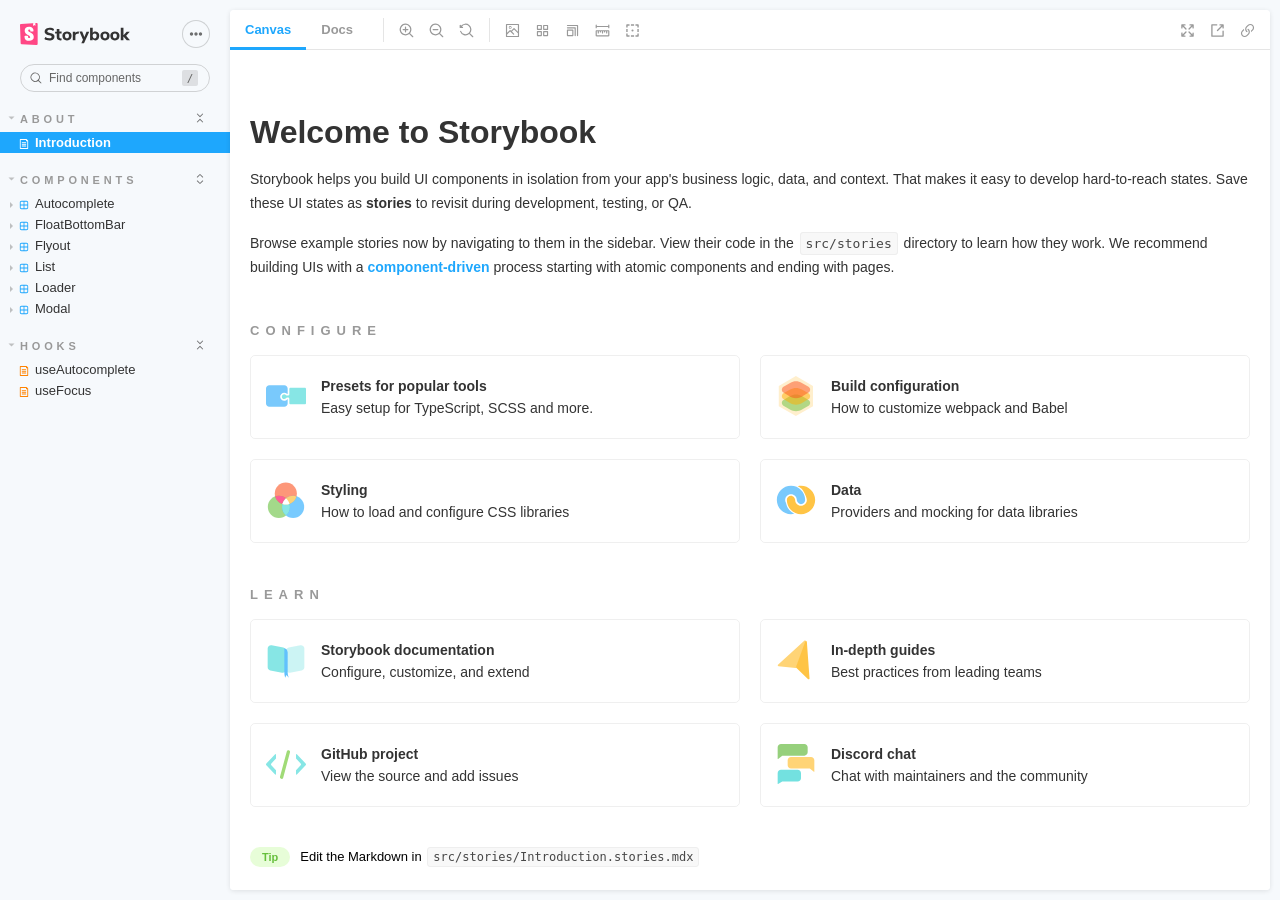
==== docs/index.html @ 2c90419f "Updates" ====
<!doctype html><html lang="en"><head><meta charset="utf-8"/><title>Storybook</title><meta name="viewport" content="width=device-width,initial-scale=1"/><style>html, body {
    overflow: hidden;
    height: 100%;
    width: 100%;
    margin: 0;
    padding: 0;
  }

  * {
    box-sizing: border-box;
  }</style><script>/* globals window */
  /* eslint-disable no-underscore-dangle */
  try {
    if (window.top !== window) {
      window.__REACT_DEVTOOLS_GLOBAL_HOOK__ = window.top.__REACT_DEVTOOLS_GLOBAL_HOOK__;
    }
  } catch (e) {
    // eslint-disable-next-line no-console
    console.warn('unable to connect to top frame for connecting dev tools');
  }

  window.onerror = function onerror(message, source, line, column, err) {
    if (window.CONFIG_TYPE !== 'DEVELOPMENT') return;
    // eslint-disable-next-line no-var, vars-on-top
    var xhr = new window.XMLHttpRequest();
    xhr.open('POST', '/runtime-error');
    xhr.setRequestHeader('Content-Type', 'application/json;charset=UTF-8');
    xhr.send(
      JSON.stringify({
        /* eslint-disable object-shorthand */
        message: message,
        source: source,
        line: line,
        column: column,
        error: err && { message: err.message, name: err.name, stack: err.stack },
        origin: 'manager',
        /* eslint-enable object-shorthand */
      })
    );
  };</script><style>#root[hidden],
      #docs-root[hidden] {
        display: none !important;
      }</style></head><body><div id="root"></div><div id="docs-root"></div><script>window['CONFIG_TYPE'] = "PRODUCTION";
            
        
            
              window['LOGLEVEL'] = "info";</script><script src="runtime~main.909d038f912f063e8837.manager.bundle.js"></script><script src="vendors~main.d3455eed64b243c89325.manager.bundle.js"></script><script src="main.30c6a07ef04a25e111f7.manager.bundle.js"></script></body></html>
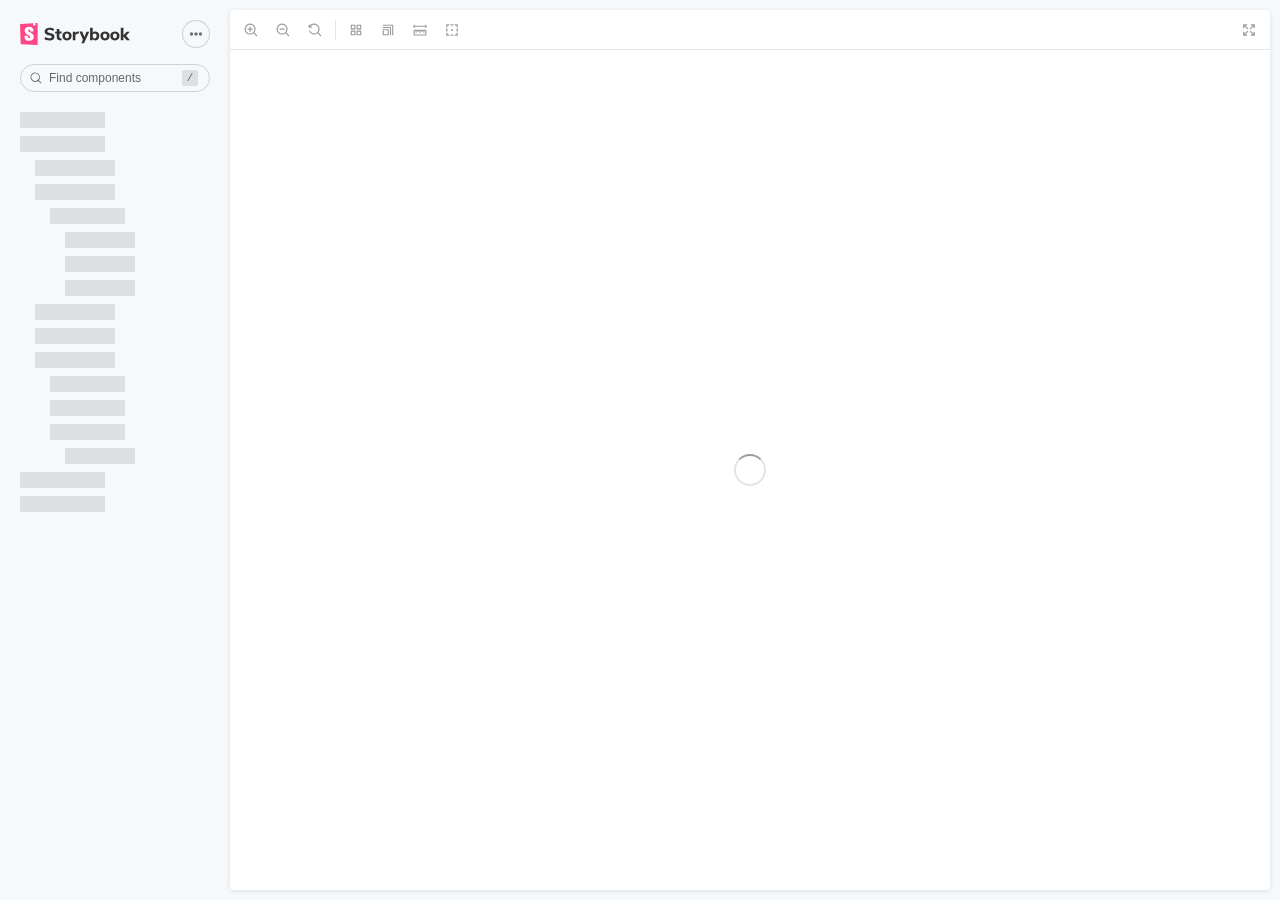
==== commit 61f827f6: "Updates" ====
--- a/docs/index.html
+++ b/docs/index.html
@@ -1,4 +1,4 @@
-<!doctype html><html lang="en"><head><meta charset="utf-8"/><title>Storybook</title><meta name="viewport" content="width=device-width,initial-scale=1"/><style>html, body {
+<!doctype html><html lang="en"><head><meta charset="utf-8"/><title>Webpack App</title><meta name="viewport" content="width=device-width,initial-scale=1"/><style>html, body {
     overflow: hidden;
     height: 100%;
     width: 100%;
@@ -41,7 +41,11 @@
       #docs-root[hidden] {
         display: none !important;
       }</style></head><body><div id="root"></div><div id="docs-root"></div><script>window['CONFIG_TYPE'] = "PRODUCTION";
-            
-        
-            
-              window['LOGLEVEL'] = "info";</script><script src="runtime~main.909d038f912f063e8837.manager.bundle.js"></script><script src="vendors~main.d3455eed64b243c89325.manager.bundle.js"></script><script src="main.30c6a07ef04a25e111f7.manager.bundle.js"></script></body></html>+          
+      
+          
+            window['LOGLEVEL'] = "info";
+          
+      
+          
+            window['FEATURES'] = {"postcss":true,"emotionAlias":true,"warnOnLegacyHierarchySeparator":true};</script><script src="runtime~main.91a0c7330ab317d35c4a.manager.bundle.js"></script><script src="vendors~main.f7f16cebbf3aa96a4f89.manager.bundle.js"></script><script src="main.58ee6c5c0cfaec21e272.manager.bundle.js"></script></body></html>
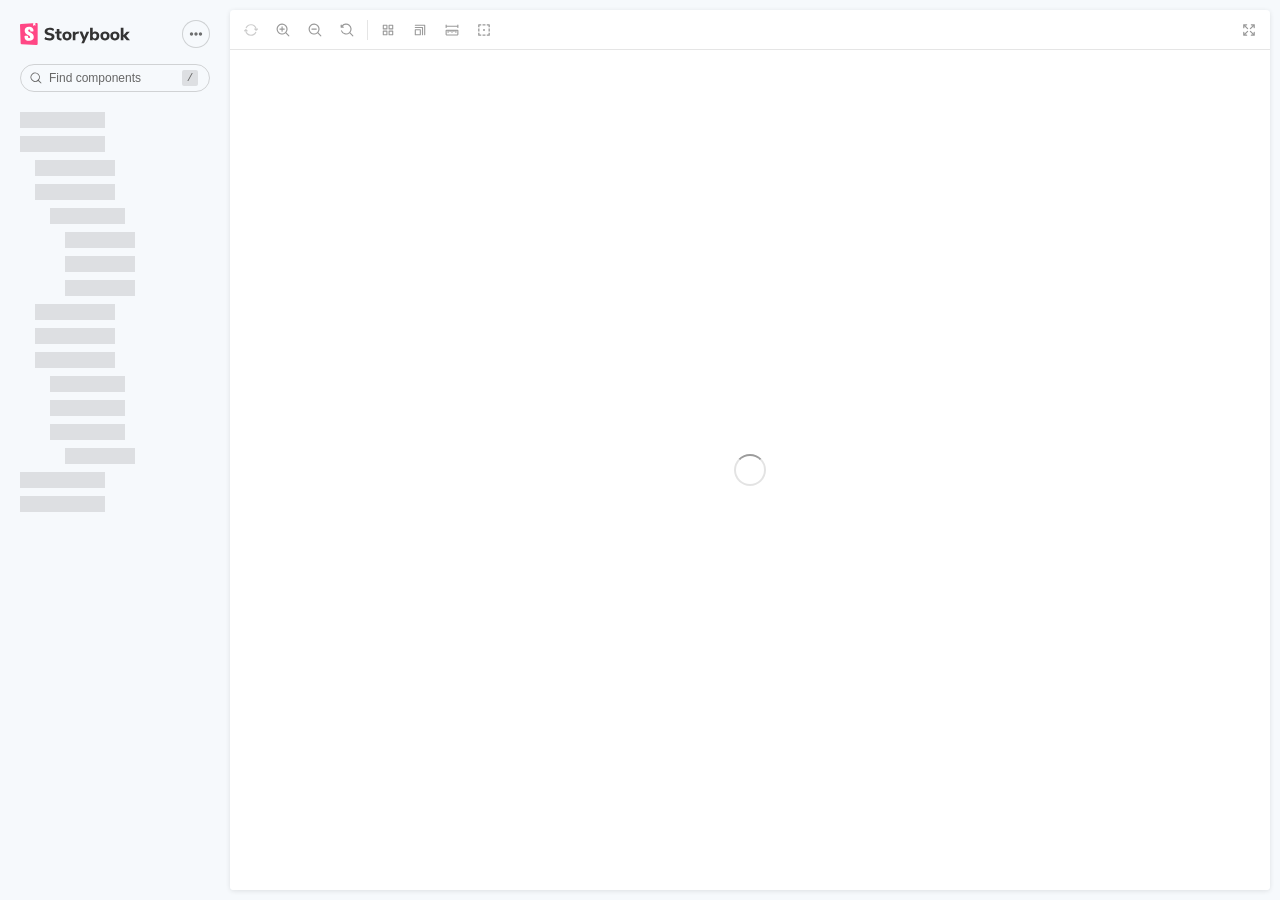
==== commit 1cbc2f89: "Deploying to gh-pages from @ todosh/todosh@0b59f5d520b686e1a846812c355b2536a9f9eda5 🚀" ====
--- a/docs/index.html
+++ b/docs/index.html
@@ -48,4 +48,4 @@
           
       
           
-            window['FEATURES'] = {"postcss":true,"emotionAlias":true,"warnOnLegacyHierarchySeparator":true};</script><script src="runtime~main.91a0c7330ab317d35c4a.manager.bundle.js"></script><script src="vendors~main.f7f16cebbf3aa96a4f89.manager.bundle.js"></script><script src="main.58ee6c5c0cfaec21e272.manager.bundle.js"></script></body></html>+            window['FEATURES'] = {"postcss":true,"emotionAlias":false,"warnOnLegacyHierarchySeparator":true,"buildStoriesJson":false,"storyStoreV7":false,"modernInlineRender":false,"breakingChangesV7":false,"interactionsDebugger":false,"babelModeV7":false,"argTypeTargetsV7":false,"previewMdx2":false};</script><script src="runtime~main.8e5cf3a9715a0d32d390.manager.bundle.js"></script><script src="vendors~main.7c47903ea43e951c3707.manager.bundle.js"></script><script src="main.3fb8cb266a67ec5355cf.manager.bundle.js"></script></body></html>
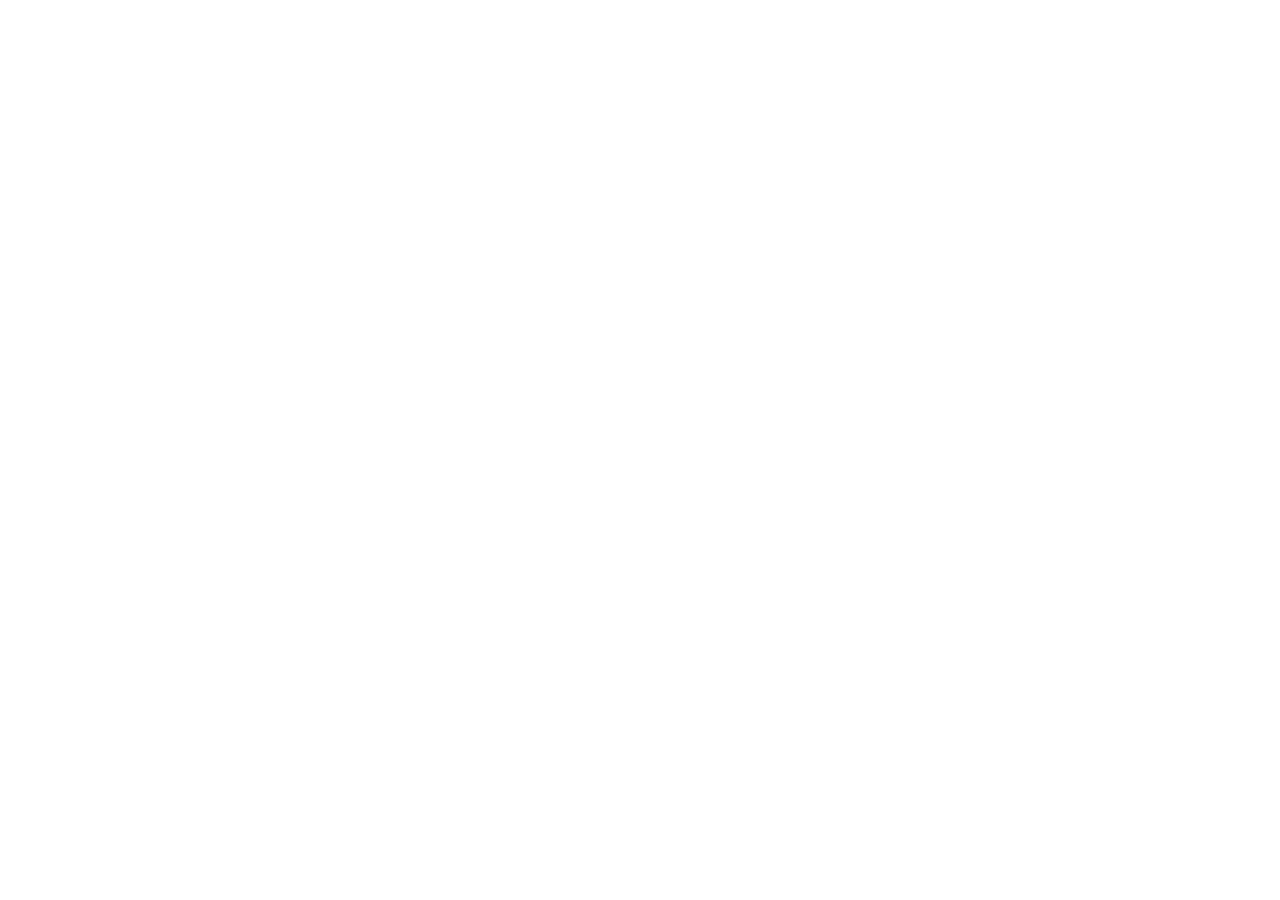
==== commit dad3c0a0: "Deploying to gh-pages from @ todosh/todosh@5be53481c0e0d31b6c8bb41a77dd5c13f1c24a38 🚀" ====
--- a/docs/index.html
+++ b/docs/index.html
@@ -1,51 +1,126 @@
-<!doctype html><html lang="en"><head><meta charset="utf-8"/><title>Webpack App</title><meta name="viewport" content="width=device-width,initial-scale=1"/><style>html, body {
-    overflow: hidden;
-    height: 100%;
-    width: 100%;
-    margin: 0;
-    padding: 0;
-  }
+<!DOCTYPE html>
+<html lang="en">
+  <head>
+    <meta charset="utf-8" />
 
-  * {
-    box-sizing: border-box;
-  }</style><script>/* globals window */
-  /* eslint-disable no-underscore-dangle */
-  try {
-    if (window.top !== window) {
-      window.__REACT_DEVTOOLS_GLOBAL_HOOK__ = window.top.__REACT_DEVTOOLS_GLOBAL_HOOK__;
-    }
-  } catch (e) {
-    // eslint-disable-next-line no-console
-    console.warn('unable to connect to top frame for connecting dev tools');
-  }
+    <title>@storybook/cli - Storybook</title>
+    <meta name="viewport" content="width=device-width, initial-scale=1" />
 
-  window.onerror = function onerror(message, source, line, column, err) {
-    if (window.CONFIG_TYPE !== 'DEVELOPMENT') return;
-    // eslint-disable-next-line no-var, vars-on-top
-    var xhr = new window.XMLHttpRequest();
-    xhr.open('POST', '/runtime-error');
-    xhr.setRequestHeader('Content-Type', 'application/json;charset=UTF-8');
-    xhr.send(
-      JSON.stringify({
-        /* eslint-disable object-shorthand */
-        message: message,
-        source: source,
-        line: line,
-        column: column,
-        error: err && { message: err.message, name: err.name, stack: err.stack },
-        origin: 'manager',
-        /* eslint-enable object-shorthand */
-      })
-    );
-  };</script><style>#root[hidden],
-      #docs-root[hidden] {
+    
+    <link rel="icon" type="image/svg+xml" href="./favicon.svg" />
+    
+    <link
+      rel="prefetch"
+      href="./sb-common-assets/nunito-sans-regular.woff2"
+      as="font"
+      type="font/woff2"
+      crossorigin
+    />
+    <link
+      rel="prefetch"
+      href="./sb-common-assets/nunito-sans-bold.woff2"
+      as="font"
+      type="font/woff2"
+      crossorigin
+    />
+    <link rel="stylesheet" href="./sb-common-assets/fonts.css" />
+
+    <link href="./sb-manager/runtime.mjs" rel="modulepreload" />
+
+    
+    <link href="./sb-addons/links-0/manager-bundle.mjs" rel="modulepreload" />
+    
+    <link href="./sb-addons/essentials-controls-1/manager-bundle.mjs" rel="modulepreload" />
+    
+    <link href="./sb-addons/essentials-actions-2/manager-bundle.mjs" rel="modulepreload" />
+    
+    <link href="./sb-addons/essentials-backgrounds-3/manager-bundle.mjs" rel="modulepreload" />
+    
+    <link href="./sb-addons/essentials-viewport-4/manager-bundle.mjs" rel="modulepreload" />
+    
+    <link href="./sb-addons/essentials-toolbars-5/manager-bundle.mjs" rel="modulepreload" />
+    
+    <link href="./sb-addons/essentials-measure-6/manager-bundle.mjs" rel="modulepreload" />
+    
+    <link href="./sb-addons/essentials-outline-7/manager-bundle.mjs" rel="modulepreload" />
+       
+
+    <style>
+      #storybook-root[hidden] {
         display: none !important;
-      }</style></head><body><div id="root"></div><div id="docs-root"></div><script>window['CONFIG_TYPE'] = "PRODUCTION";
-          
+      }
+    </style>
+
+    
+  </head>
+  <body>
+    <div id="root"></div>
+
+    
+    <script>
       
-          
-            window['LOGLEVEL'] = "info";
-          
+        
+          window['FEATURES'] = {
+  "warnOnLegacyHierarchySeparator": true,
+  "buildStoriesJson": false,
+  "storyStoreV7": true,
+  "argTypeTargetsV7": true,
+  "legacyDecoratorFileOrder": false
+};
+        
       
-          
-            window['FEATURES'] = {"postcss":true,"emotionAlias":false,"warnOnLegacyHierarchySeparator":true,"buildStoriesJson":false,"storyStoreV7":false,"modernInlineRender":false,"breakingChangesV7":false,"interactionsDebugger":false,"babelModeV7":false,"argTypeTargetsV7":false,"previewMdx2":false};</script><script src="runtime~main.8e5cf3a9715a0d32d390.manager.bundle.js"></script><script src="vendors~main.7c47903ea43e951c3707.manager.bundle.js"></script><script src="main.3fb8cb266a67ec5355cf.manager.bundle.js"></script></body></html>+        
+          window['REFS'] = {};
+        
+      
+        
+          window['LOGLEVEL'] = "info";
+        
+      
+        
+          window['DOCS_OPTIONS'] = {
+  "defaultName": "Docs",
+  "autodocs": "tag"
+};
+        
+      
+        
+          window['CONFIG_TYPE'] = "PRODUCTION";
+        
+      
+        
+      
+        
+      
+        
+      
+        
+      
+    </script>
+    
+
+    <script type="module">
+      import './sb-manager/runtime.mjs';
+
+      
+      import './sb-addons/links-0/manager-bundle.mjs';
+      
+      import './sb-addons/essentials-controls-1/manager-bundle.mjs';
+      
+      import './sb-addons/essentials-actions-2/manager-bundle.mjs';
+      
+      import './sb-addons/essentials-backgrounds-3/manager-bundle.mjs';
+      
+      import './sb-addons/essentials-viewport-4/manager-bundle.mjs';
+      
+      import './sb-addons/essentials-toolbars-5/manager-bundle.mjs';
+      
+      import './sb-addons/essentials-measure-6/manager-bundle.mjs';
+      
+      import './sb-addons/essentials-outline-7/manager-bundle.mjs';
+      
+    </script>
+
+    <link href="./sb-preview/runtime.mjs" rel="prefetch" as="script" />
+  </body>
+</html>
--- a/docs/sb-common-assets/fonts.css
+++ b/docs/sb-common-assets/fonts.css
@@ -0,0 +1,31 @@
+@font-face {
+  font-family: 'Nunito Sans';
+  font-style: normal;
+  font-weight: 400;
+  font-display: swap;
+  src: url('./nunito-sans-regular.woff2') format('woff2');
+}
+
+@font-face {
+  font-family: 'Nunito Sans';
+  font-style: italic;
+  font-weight: 400;
+  font-display: swap;
+  src: url('./nunito-sans-italic.woff2') format('woff2');
+}
+
+@font-face {
+  font-family: 'Nunito Sans';
+  font-style: normal;
+  font-weight: 700;
+  font-display: swap;
+  src: url('./nunito-sans-bold.woff2') format('woff2');
+}
+
+@font-face {
+  font-family: 'Nunito Sans';
+  font-style: italic;
+  font-weight: 700;
+  font-display: swap;
+  src: url('./nunito-sans-bold-italic.woff2') format('woff2');
+}
